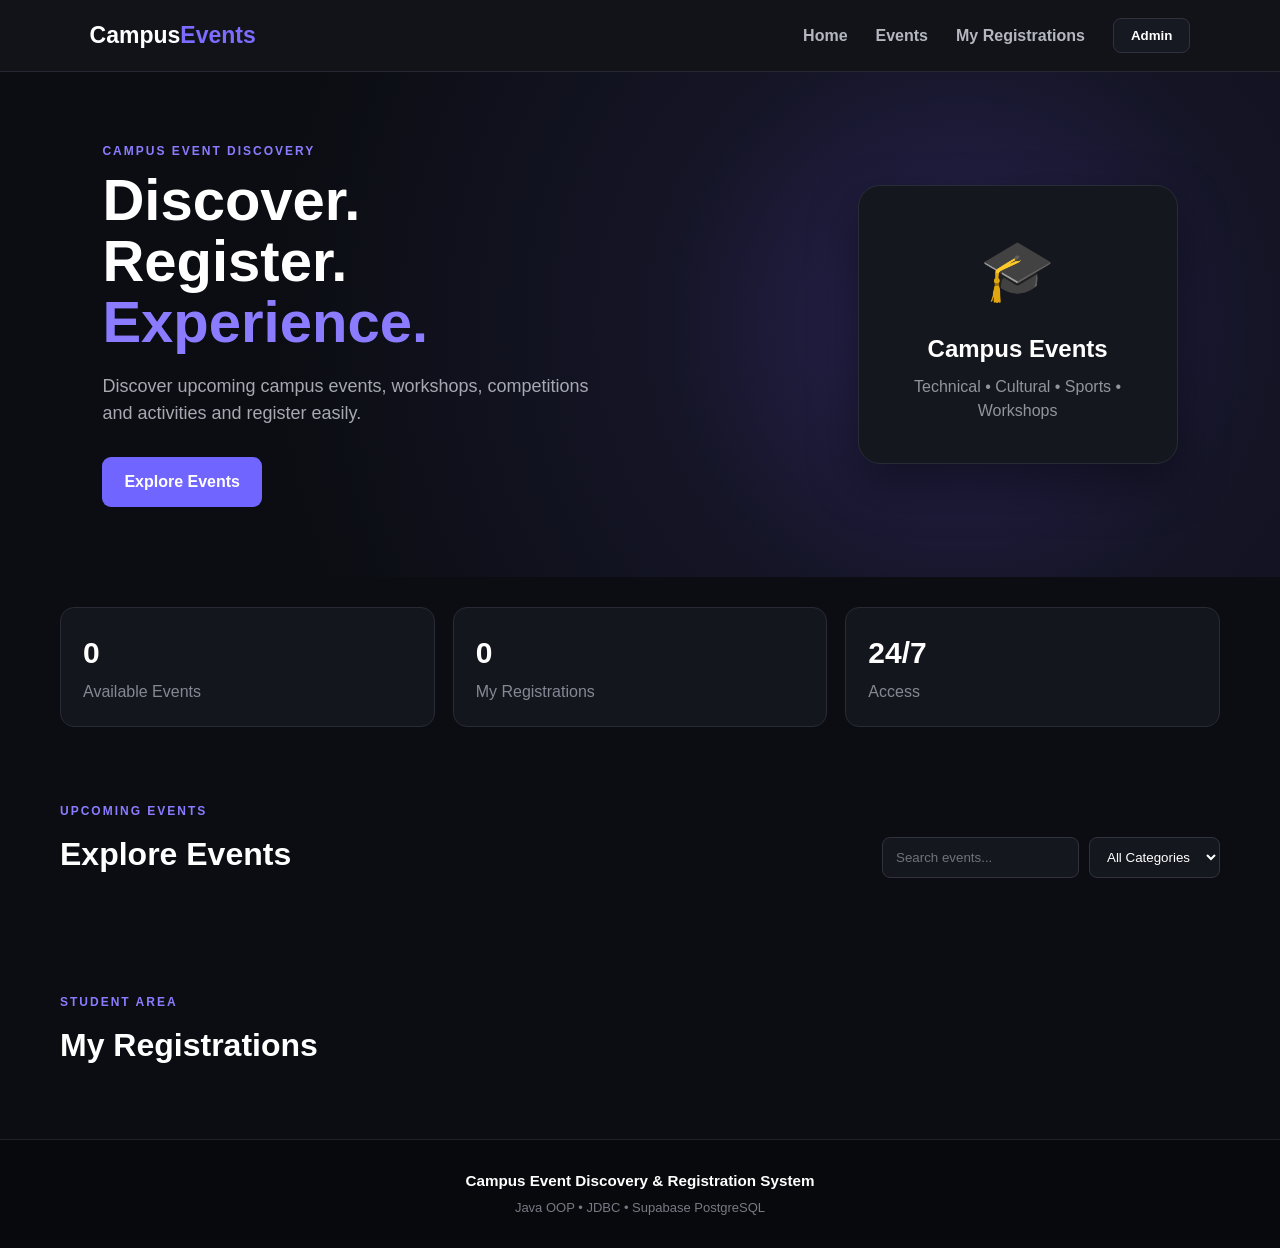
==== frontend/index.html @ b166598c "Add frontend web interface (HTML and CSS)" ====
<!DOCTYPE html>
<html lang="en">

<head>
    <meta charset="UTF-8">
    <meta name="viewport" content="width=device-width, initial-scale=1.0">

    <title>Campus Event Discovery</title>

    <link rel="stylesheet" href="css/style.css">
</head>

<body>

    <!-- Navigation Bar -->
    <nav class="navbar">

        <div class="logo">
            Campus<span>Events</span>
        </div>

        <div class="nav-links">
            <a href="#home">Home</a>
            <a href="#events">Events</a>
            <a href="#registrations">My Registrations</a>

            <button class="admin-btn" onclick="openAdmin()">
                Admin
            </button>
        </div>

    </nav>


    <!-- Hero Section -->
    <section id="home" class="hero">

        <div class="hero-content">

            <p class="small-heading">
                CAMPUS EVENT DISCOVERY
            </p>

            <h1>
                Discover.
                <br>
                Register.
                <br>
                <span>Experience.</span>
            </h1>

            <p class="hero-description">
                Discover upcoming campus events, workshops,
                competitions and activities and register easily.
            </p>

            <a href="#events" class="primary-button">
                Explore Events
            </a>

        </div>


        <div class="hero-card">

            <div class="hero-icon">
                🎓
            </div>

            <h2>
                Campus Events
            </h2>

            <p>
                Technical • Cultural • Sports • Workshops
            </p>

        </div>

    </section>


    <!-- Statistics -->
    <section class="statistics">

        <div class="stat-card">

            <h2 id="eventCount">
                0
            </h2>

            <p>
                Available Events
            </p>

        </div>


        <div class="stat-card">

            <h2 id="registrationCount">
                0
            </h2>

            <p>
                My Registrations
            </p>

        </div>


        <div class="stat-card">

            <h2>
                24/7
            </h2>

            <p>
                Access
            </p>

        </div>

    </section>


    <!-- Events Section -->
    <section id="events" class="events-section">

        <div class="section-header">

            <div>

                <p class="small-heading">
                    UPCOMING EVENTS
                </p>

                <h2>
                    Explore Events
                </h2>

            </div>


            <div class="filters">

                <input
                    type="text"
                    id="searchInput"
                    placeholder="Search events..."
                    oninput="displayEvents()"
                >


                <select
                    id="categoryFilter"
                    onchange="displayEvents()"
                >

                    <option value="all">
                        All Categories
                    </option>

                    <option value="Technical">
                        Technical
                    </option>

                    <option value="Cultural">
                        Cultural
                    </option>

                    <option value="Sports">
                        Sports
                    </option>

                    <option value="Workshop">
                        Workshop
                    </option>

                </select>

            </div>

        </div>


        <!-- Events will be inserted using JavaScript -->
        <div
            id="eventContainer"
            class="event-grid"
        >
        </div>

    </section>


    <!-- Registrations -->
    <section
        id="registrations"
        class="registrations-section"
    >

        <div class="section-header">

            <div>

                <p class="small-heading">
                    STUDENT AREA
                </p>

                <h2>
                    My Registrations
                </h2>

            </div>

        </div>


        <div id="registrationContainer">

        </div>

    </section>


    <!-- Popup Modal -->
    <div
        id="modal"
        class="modal hidden"
    >

        <div class="modal-box">

            <button
                class="close-button"
                onclick="closeModal()"
            >
                ×
            </button>

            <div id="modalContent">

            </div>

        </div>

    </div>


    <!-- Footer -->
    <footer>

        <h3>
            Campus Event Discovery & Registration System
        </h3>

        <p>
            Java OOP • JDBC • Supabase PostgreSQL
        </p>

    </footer>


    <!-- JavaScript -->
    <script src="js/script.js"></script>

</body>

</html>
---- frontend/css/style.css ----
* {
    margin: 0;
    padding: 0;
    box-sizing: border-box;
}

body {
    font-family: Arial, Helvetica, sans-serif;
    background-color: #0b0d12;
    color: #f5f5f7;
    line-height: 1.5;
}


/* =========================
   NAVBAR
========================= */

.navbar {
    height: 72px;

    background-color: #111318;

    display: flex;
    justify-content: space-between;
    align-items: center;

    padding: 0 7%;

    border-bottom: 1px solid #252832;

    position: sticky;
    top: 0;

    z-index: 100;
}

.logo {
    font-size: 23px;
    font-weight: bold;
    color: #ffffff;
}

.logo span {
    color: #7c6cff;
}

.nav-links {
    display: flex;
    align-items: center;
    gap: 28px;
}

.nav-links a {
    text-decoration: none;
    color: #b5b7c0;
    font-weight: 600;
}

.nav-links a:hover {
    color: #8b7cff;
}

.admin-btn {
    background-color: #171922;

    color: #ffffff;

    border: 1px solid #30333e;

    padding: 9px 17px;

    border-radius: 8px;

    cursor: pointer;

    font-weight: 600;
}

.admin-btn:hover {
    background-color: #7c6cff;
    border-color: #7c6cff;
}


/* =========================
   HERO
========================= */

.hero {
    min-height: 450px;

    padding: 70px 8%;

    display: flex;

    justify-content: space-between;

    align-items: center;

    background:
        radial-gradient(
            circle at 75% 50%,
            #292353 0%,
            #151527 30%,
            #0b0d12 70%
        );
}

.small-heading {
    color: #8b7cff;

    font-size: 12px;

    font-weight: bold;

    letter-spacing: 2px;

    margin-bottom: 10px;
}

.hero h1 {
    font-size: 58px;

    line-height: 1.05;

    margin-bottom: 20px;

    color: #ffffff;
}

.hero h1 span {
    color: #8b7cff;
}

.hero-description {
    color: #a7a9b2;

    font-size: 18px;

    max-width: 520px;

    margin-bottom: 30px;
}

.primary-button {
    display: inline-block;

    background-color: #7165ff;

    color: white;

    text-decoration: none;

    padding: 13px 22px;

    border-radius: 9px;

    font-weight: bold;

    transition: 0.2s;
}

.primary-button:hover {
    background-color: #8378ff;

    transform: translateY(-2px);
}


/* =========================
   HERO CARD
========================= */

.hero-card {
    width: 320px;

    background-color: #15171e;

    padding: 40px;

    text-align: center;

    border-radius: 22px;

    border: 1px solid #292c36;

    box-shadow:
        0 20px 50px rgba(0, 0, 0, 0.4);
}

.hero-icon {
    font-size: 60px;

    margin-bottom: 15px;
}

.hero-card h2 {
    margin-bottom: 8px;

    color: #ffffff;
}

.hero-card p {
    color: #92949e;
}


/* =========================
   STATISTICS
========================= */

.statistics {
    max-width: 1200px;

    margin: auto;

    padding: 30px 20px;

    display: grid;

    grid-template-columns: repeat(3, 1fr);

    gap: 18px;
}

.stat-card {
    background-color: #14161d;

    padding: 22px;

    border-radius: 14px;

    border: 1px solid #282b35;
}

.stat-card h2 {
    font-size: 30px;

    margin-bottom: 5px;

    color: #ffffff;
}

.stat-card p {
    color: #858894;
}


/* =========================
   SECTIONS
========================= */

.events-section,
.registrations-section {
    max-width: 1200px;

    margin: auto;

    padding: 45px 20px;
}

.section-header {
    display: flex;

    justify-content: space-between;

    align-items: end;

    margin-bottom: 25px;
}

.section-header h2 {
    font-size: 32px;

    color: #ffffff;
}


/* =========================
   FILTERS
========================= */

.filters {
    display: flex;

    gap: 10px;
}

.filters input,
.filters select {
    padding: 11px 13px;

    border: 1px solid #30333d;

    border-radius: 8px;

    background-color: #15171e;

    color: #ffffff;

    outline: none;
}

.filters input::placeholder {
    color: #70727c;
}

.filters input:focus,
.filters select:focus {
    border-color: #7165ff;

    box-shadow:
        0 0 0 2px rgba(113, 101, 255, 0.15);
}


/* =========================
   EVENT CARDS
========================= */

.event-grid {
    display: grid;

    grid-template-columns: repeat(3, 1fr);

    gap: 20px;
}

.event-card {
    background-color: #14161d;

    border: 1px solid #282b35;

    border-radius: 16px;

    overflow: hidden;

    transition: 0.2s;
}

.event-card:hover {
    transform: translateY(-4px);

    border-color: #48415f;

    box-shadow:
        0 15px 35px rgba(0, 0, 0, 0.35);
}

.event-image {
    height: 130px;

    background:
        linear-gradient(
            135deg,
            #342d75,
            #211d48
        );

    display: flex;

    justify-content: center;

    align-items: center;

    font-size: 50px;
}

.event-content {
    padding: 20px;
}

.event-category {
    display: inline-block;

    color: #a39aff;

    background-color: #211e3b;

    padding: 5px 9px;

    border-radius: 20px;

    font-size: 11px;

    font-weight: bold;
}

.event-content h3 {
    margin: 12px 0 8px;

    font-size: 20px;

    color: #ffffff;
}

.event-info {
    color: #858894;

    font-size: 13px;

    margin: 5px 0;
}


/* =========================
   EVENT BUTTONS
========================= */

.event-buttons {
    display: flex;

    gap: 8px;

    margin-top: 18px;
}

.event-buttons button {
    flex: 1;

    padding: 10px;

    border-radius: 8px;

    border: 1px solid #30333d;

    background-color: #191b22;

    color: #ffffff;

    cursor: pointer;

    font-weight: bold;
}

.event-buttons button:hover {
    background-color: #242731;
}

.event-buttons .register-button {
    background-color: #7165ff;

    color: white;

    border-color: #7165ff;
}

.event-buttons .register-button:hover {
    background-color: #8378ff;
}


/* =========================
   REGISTRATIONS
========================= */

.registration-item {
    background-color: #14161d;

    border: 1px solid #282b35;

    border-radius: 12px;

    padding: 18px;

    margin-bottom: 10px;

    display: flex;

    justify-content: space-between;

    align-items: center;
}

.registration-item strong {
    color: #ffffff;
}

.registration-item small {
    color: #858894;
}

.cancel-button {
    background-color: transparent;

    color: #ff6b6b;

    border: 1px solid #ff5f5f;

    border-radius: 7px;

    padding: 8px 12px;

    cursor: pointer;
}

.cancel-button:hover {
    background-color: #321c20;
}


/* =========================
   EMPTY MESSAGE
========================= */

.empty-message {
    background-color: #14161d;

    padding: 30px;

    border-radius: 14px;

    border: 1px solid #282b35;

    text-align: center;

    color: #858894;
}


/* =========================
   MODAL
========================= */

.modal {
    position: fixed;

    inset: 0;

    background-color: rgba(0, 0, 0, 0.75);

    display: flex;

    justify-content: center;

    align-items: center;

    z-index: 200;
}

.hidden {
    display: none;
}

.modal-box {
    background-color: #15171e;

    width: 460px;

    max-width: 90%;

    padding: 30px;

    border-radius: 18px;

    border: 1px solid #30333d;

    position: relative;

    box-shadow:
        0 25px 70px rgba(0, 0, 0, 0.5);
}

.close-button {
    position: absolute;

    right: 15px;

    top: 10px;

    border: none;

    background: none;

    color: #aaa;

    font-size: 28px;

    cursor: pointer;
}

.close-button:hover {
    color: #ffffff;
}

.modal-box input {
    width: 100%;

    padding: 12px;

    margin: 7px 0 15px;

    border: 1px solid #30333d;

    border-radius: 8px;

    background-color: #0f1116;

    color: #ffffff;

    outline: none;
}

.modal-box input:focus {
    border-color: #7165ff;
}

.submit-button {
    width: 100%;

    padding: 12px;

    background-color: #7165ff;

    color: white;

    border: none;

    border-radius: 8px;

    font-weight: bold;

    cursor: pointer;
}

.submit-button:hover {
    background-color: #8378ff;
}


/* =========================
   FOOTER
========================= */

footer {
    background-color: #08090d;

    color: #777a84;

    text-align: center;

    padding: 30px;

    font-size: 13px;

    border-top: 1px solid #20222a;
}

footer h3 {
    color: #ffffff;

    margin-bottom: 6px;
}


/* =========================
   RESPONSIVE
========================= */

@media (max-width: 800px) {

    .hero {
        flex-direction: column;

        align-items: flex-start;

        gap: 40px;
    }

    .hero-card {
        width: 100%;
    }

    .hero h1 {
        font-size: 42px;
    }

    .statistics {
        grid-template-columns: 1fr;
    }

    .event-grid {
        grid-template-columns: 1fr;
    }

    .section-header {
        display: block;
    }

    .filters {
        margin-top: 15px;

        flex-wrap: wrap;
    }

    .navbar {
        padding: 0 20px;
    }

    .nav-links a {
        display: none;
    }
}
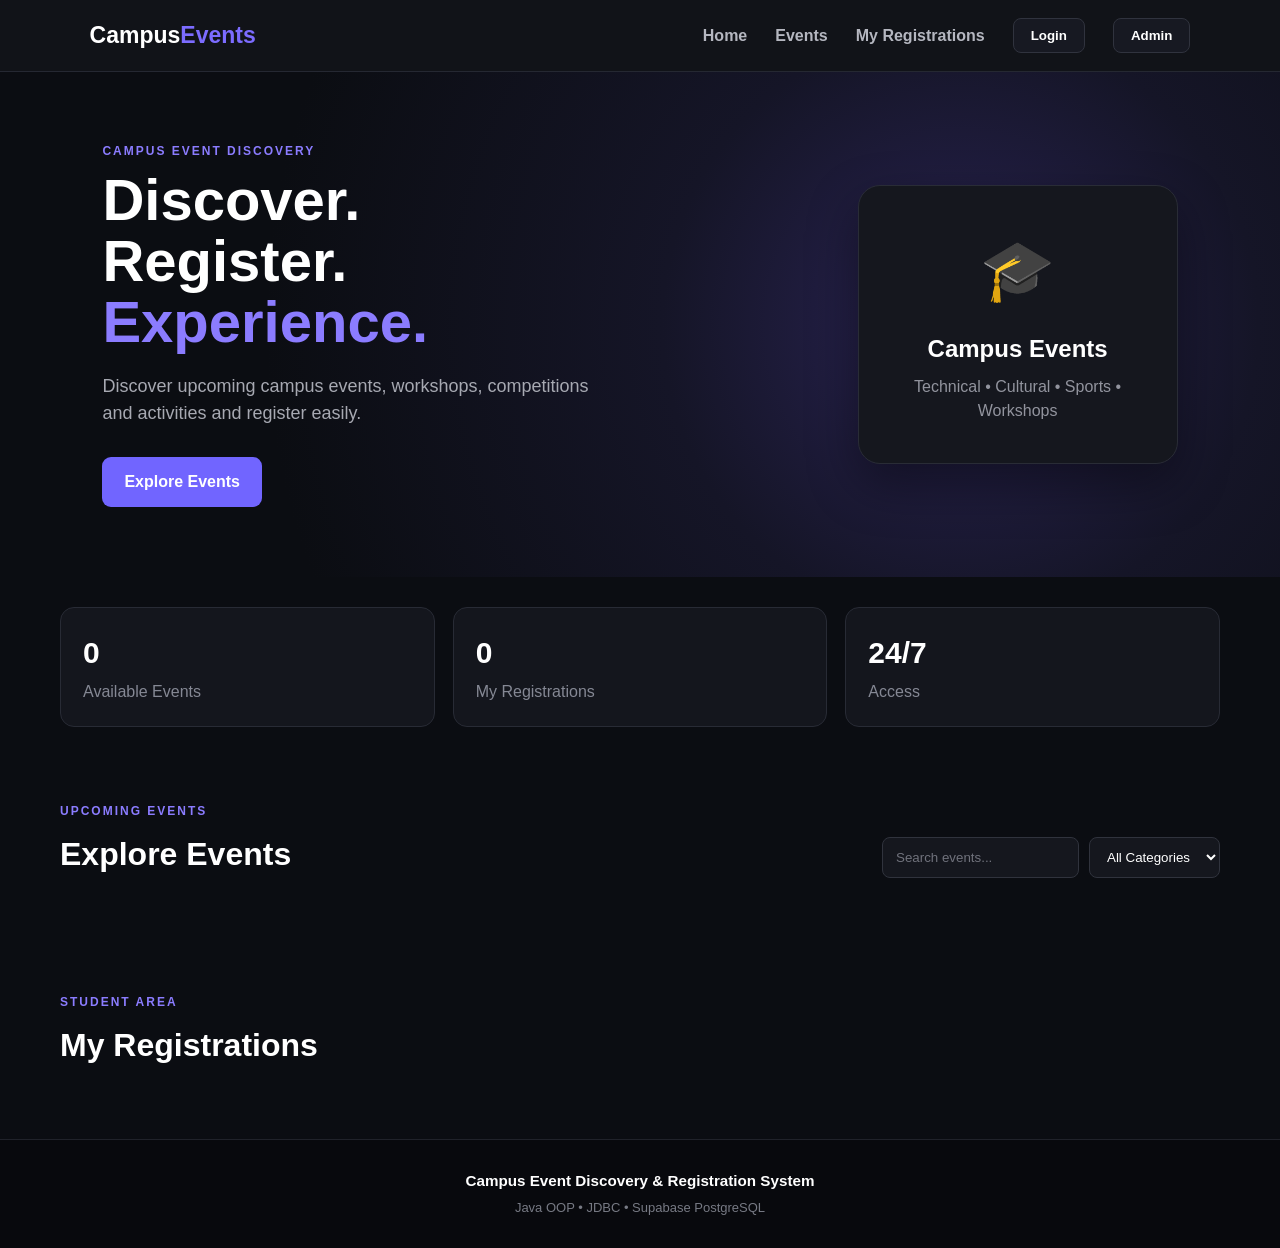
==== commit 7d461c6b: "Connect frontend and Java backend with Supabase DB: add full REST Server, event registration, auth, " ====
--- a/frontend/index.html
+++ b/frontend/index.html
@@ -23,6 +23,10 @@
             <a href="#home">Home</a>
             <a href="#events">Events</a>
             <a href="#registrations">My Registrations</a>
+
+            <button id="authBtn" class="admin-btn" onclick="openLogin()">
+                Login
+            </button>
 
             <button class="admin-btn" onclick="openAdmin()">
                 Admin
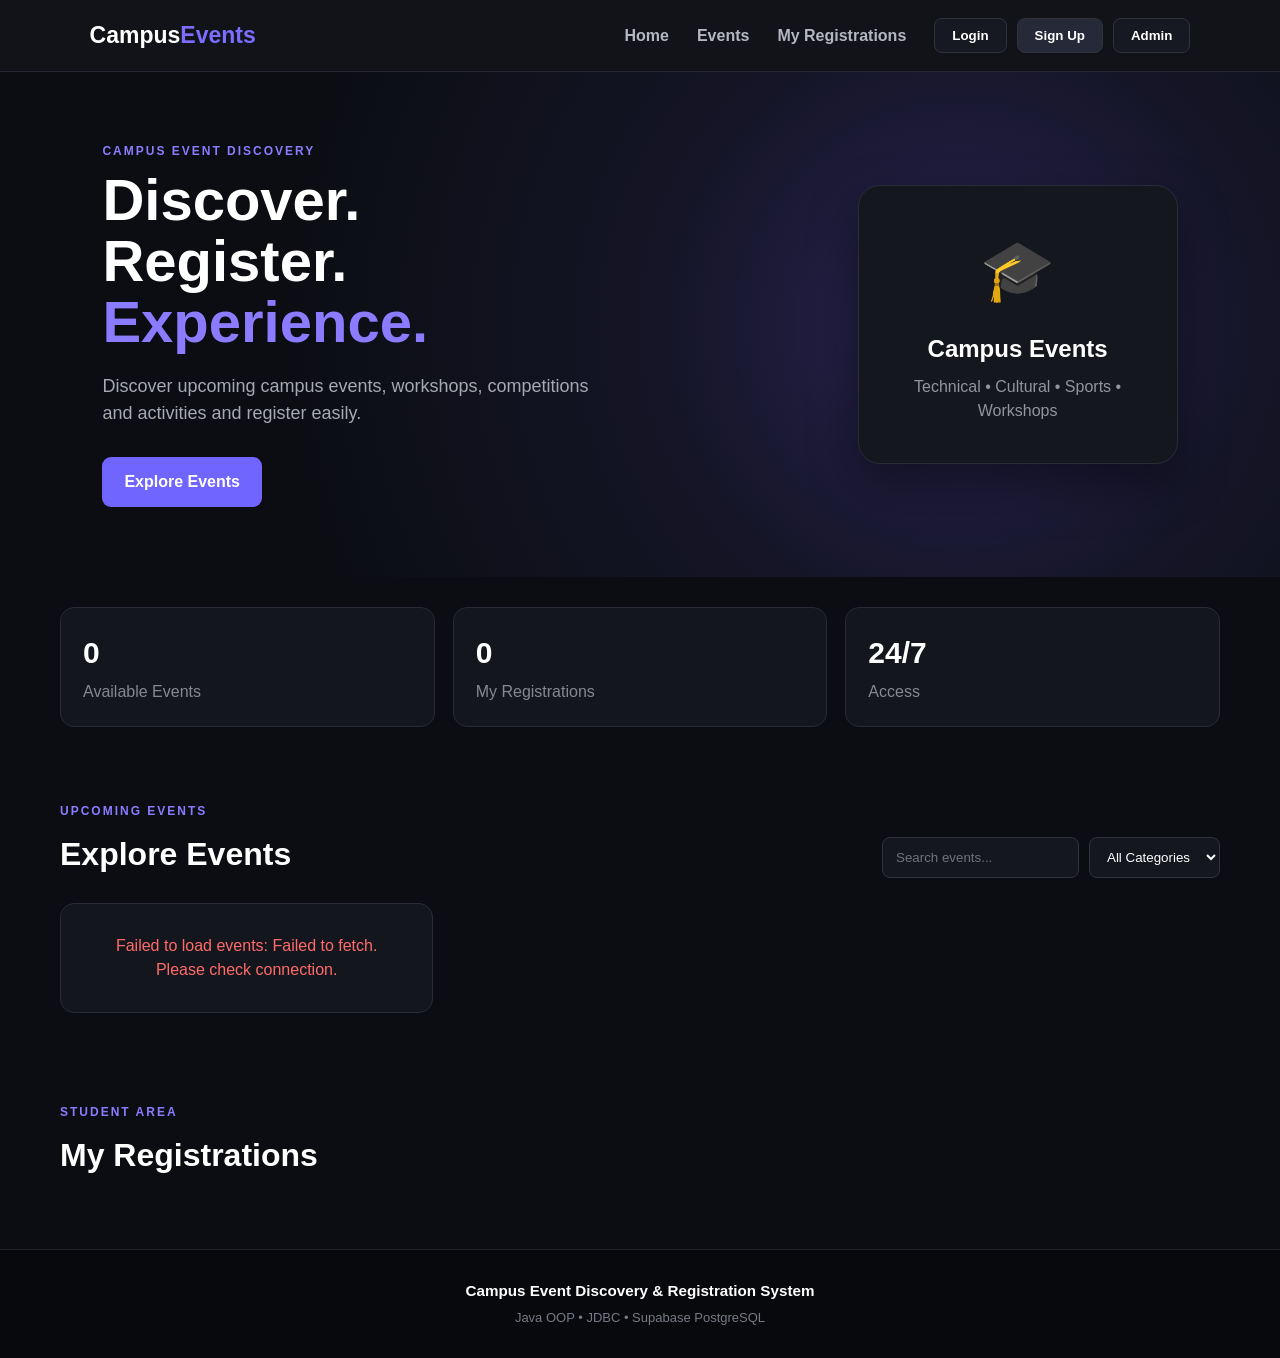
==== commit d7fac48f: "Complete frontend: full Supabase/backend sync, toast alerts, registration state tracking, event deta" ====
--- a/frontend/index.html
+++ b/frontend/index.html
@@ -228,13 +228,17 @@
     </section>
 
 
+    <!-- Toast Container -->
+    <div id="toastContainer" class="toast-container"></div>
+
     <!-- Popup Modal -->
     <div
         id="modal"
         class="modal hidden"
+        onclick="handleBackdropClick(event)"
     >
 
-        <div class="modal-box">
+        <div class="modal-box" onclick="event.stopPropagation()">
 
             <button
                 class="close-button"
--- a/frontend/css/style.css
+++ b/frontend/css/style.css
@@ -418,20 +418,15 @@
 
 .event-buttons button {
     flex: 1;
-
     padding: 10px;
-
     border-radius: 8px;
-
     border: 1px solid #30333d;
-
     background-color: #191b22;
-
-    color: #ffffff;
-
+    color: #ffffff;
     cursor: pointer;
-
     font-weight: bold;
+    transition: 0.2s;
+    font-size: 13px;
 }
 
 .event-buttons button:hover {
@@ -440,9 +435,7 @@
 
 .event-buttons .register-button {
     background-color: #7165ff;
-
     color: white;
-
     border-color: #7165ff;
 }
 
@@ -450,6 +443,102 @@
     background-color: #8378ff;
 }
 
+.event-buttons .registered-button {
+    background-color: #1a3328;
+    color: #4ade80;
+    border-color: #22c55e;
+}
+
+.event-buttons .registered-button:hover {
+    background-color: #244637;
+}
+
+.event-buttons .delete-button {
+    background-color: #3b1b1f;
+    color: #ff6b6b;
+    border-color: #ff4d4d;
+}
+
+.event-buttons .delete-button:hover {
+    background-color: #54252a;
+}
+
+/* Category Badges */
+.badge-Technical { background-color: #261f52; color: #a39aff; border: 1px solid #4a3fa0; }
+.badge-Cultural  { background-color: #451b2e; color: #ff85c0; border: 1px solid #8e315e; }
+.badge-Sports    { background-color: #143526; color: #52e396; border: 1px solid #236846; }
+.badge-Workshop  { background-color: #162f4d; color: #69b1ff; border: 1px solid #2b5687; }
+
+/* User chip in navbar */
+.user-chip {
+    display: inline-flex;
+    align-items: center;
+    gap: 8px;
+    background: #171922;
+    padding: 6px 14px;
+    border-radius: 20px;
+    border: 1px solid #30333e;
+    font-size: 13px;
+    color: #f5f5f7;
+}
+
+.user-role-badge {
+    font-size: 10px;
+    padding: 2px 7px;
+    border-radius: 10px;
+    font-weight: bold;
+    text-transform: uppercase;
+}
+.role-student { background: #232a42; color: #7c9aff; }
+.role-admin   { background: #472c1c; color: #ffa940; }
+
+/* Toast Notifications */
+.toast-container {
+    position: fixed;
+    top: 24px;
+    right: 24px;
+    display: flex;
+    flex-direction: column;
+    gap: 12px;
+    z-index: 9999;
+}
+
+.toast {
+    min-width: 280px;
+    max-width: 400px;
+    padding: 14px 18px;
+    border-radius: 10px;
+    background: #181b24;
+    color: #ffffff;
+    box-shadow: 0 10px 30px rgba(0,0,0,0.5);
+    display: flex;
+    align-items: center;
+    justify-content: space-between;
+    font-size: 14px;
+    border: 1px solid #2e323e;
+    animation: slideIn 0.3s ease-out;
+}
+
+.toast-success { border-left: 4px solid #22c55e; }
+.toast-error   { border-left: 4px solid #ef4444; }
+.toast-info    { border-left: 4px solid #3b82f6; }
+.toast-warning { border-left: 4px solid #f59e0b; }
+
+@keyframes slideIn {
+    from { transform: translateX(100%); opacity: 0; }
+    to { transform: translateX(0); opacity: 1; }
+}
+
+.form-error {
+    background: #39171b;
+    border: 1px solid #f5222d;
+    color: #ff7875;
+    padding: 8px 12px;
+    border-radius: 6px;
+    font-size: 13px;
+    margin-bottom: 12px;
+}
+
 
 /* =========================
    REGISTRATIONS
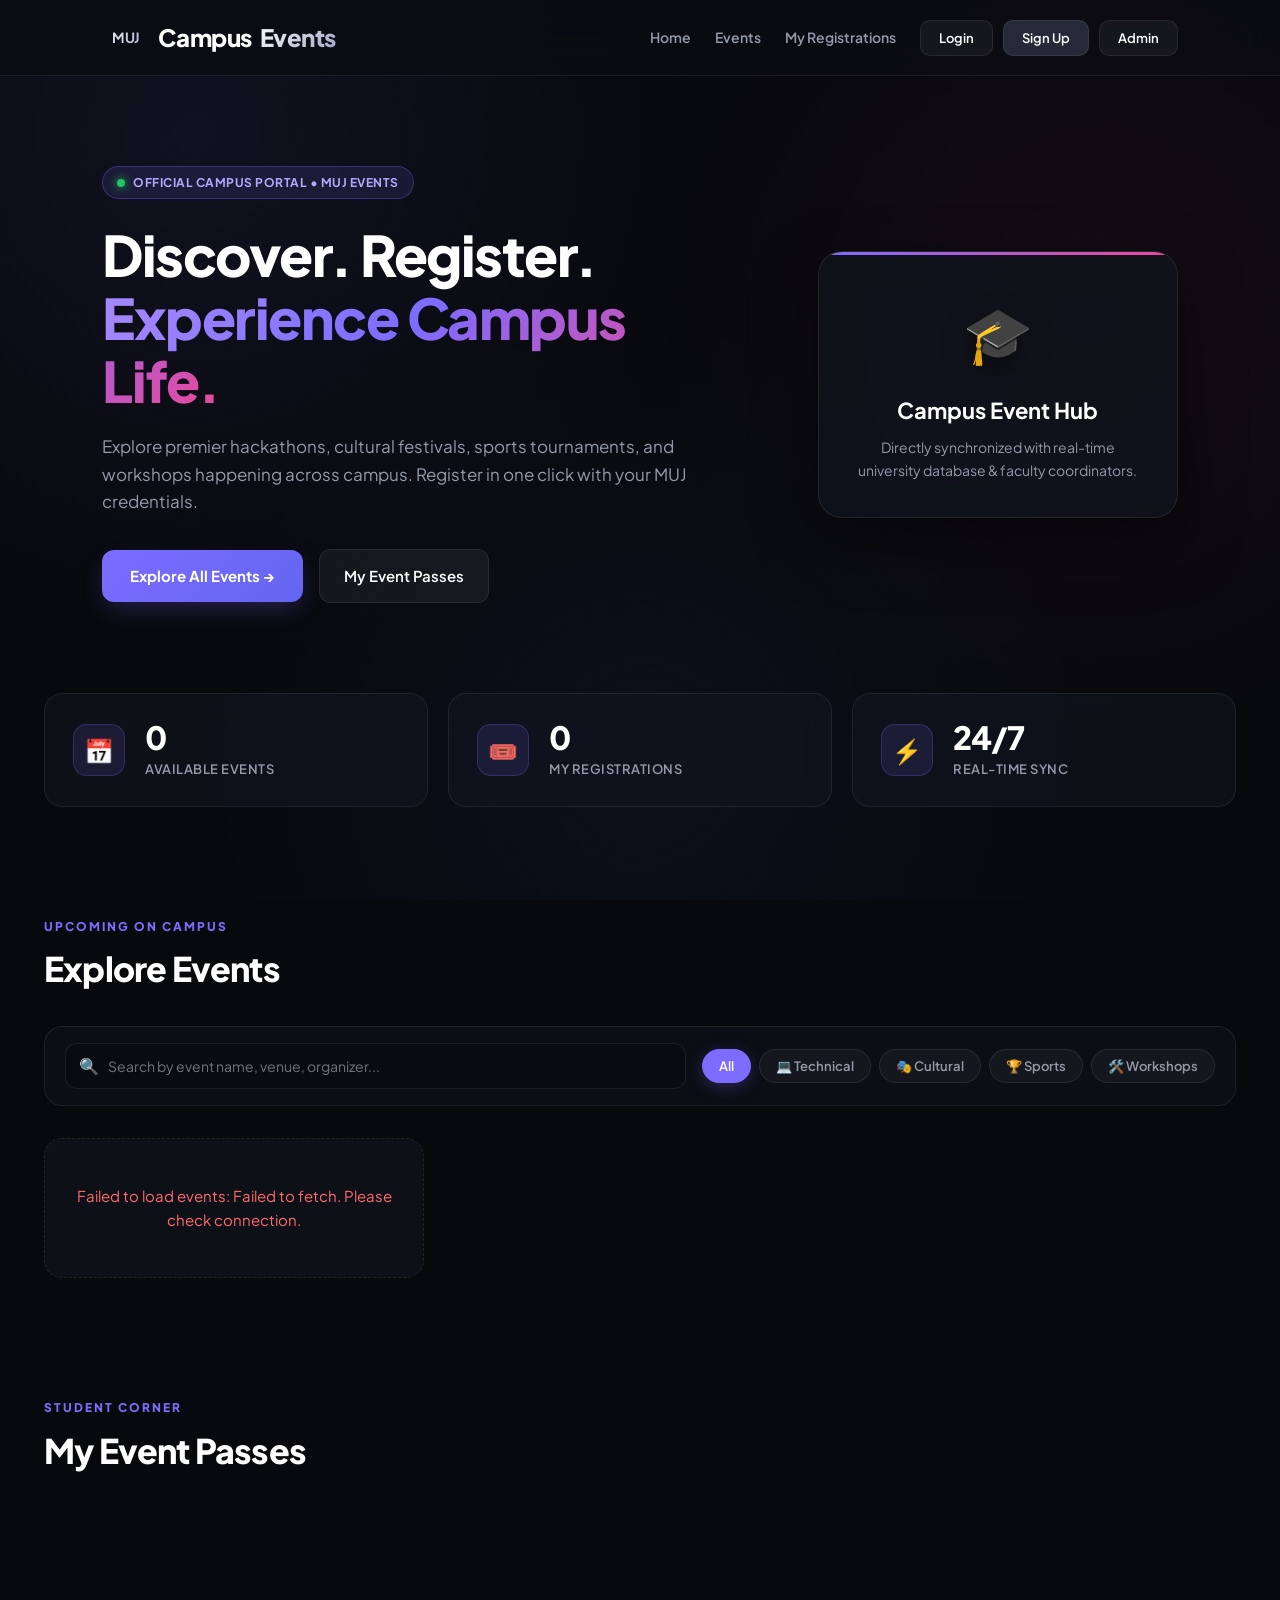
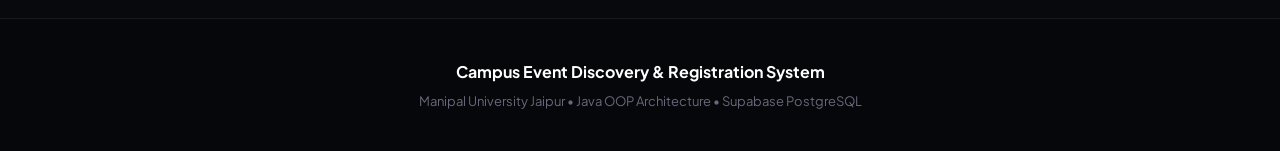
==== commit 6d1a7270: "Enhance frontend design: modern UI theme, category pill filters, animated event cards, and ticket pa" ====
--- a/frontend/index.html
+++ b/frontend/index.html
@@ -4,232 +4,153 @@
 <head>
     <meta charset="UTF-8">
     <meta name="viewport" content="width=device-width, initial-scale=1.0">
-
-    <title>Campus Event Discovery</title>
-
+    <title>Campus Event Discovery | Manipal University Jaipur</title>
     <link rel="stylesheet" href="css/style.css">
+    <link rel="icon" href="data:image/svg+xml,<svg xmlns=%22http://www.w3.org/2000/svg%22 viewBox=%220%22%20%220%22%20100%20100%22><text y=%22.9em%22 font-size=%2290%22>🎓</text></svg>">
 </head>
 
 <body>
 
     <!-- Navigation Bar -->
     <nav class="navbar">
-
-        <div class="logo">
+        <a href="#home" class="logo">
+            <span class="logo-badge">MUJ</span>
             Campus<span>Events</span>
-        </div>
+        </a>
 
         <div class="nav-links">
             <a href="#home">Home</a>
             <a href="#events">Events</a>
             <a href="#registrations">My Registrations</a>
 
-            <button id="authBtn" class="admin-btn" onclick="openLogin()">
-                Login
-            </button>
-
-            <button class="admin-btn" onclick="openAdmin()">
-                Admin
-            </button>
+            <div id="userNavArea" style="display:inline-flex; align-items:center; gap:10px;">
+                <button id="authBtn" class="admin-btn" onclick="openLogin()">
+                    Login
+                </button>
+                <button class="admin-btn" onclick="openAdmin()">
+                    Admin
+                </button>
+            </div>
         </div>
-
     </nav>
 
 
     <!-- Hero Section -->
     <section id="home" class="hero">
-
         <div class="hero-content">
-
-            <p class="small-heading">
-                CAMPUS EVENT DISCOVERY
-            </p>
+            <div class="hero-pill">
+                <span class="live-dot"></span> Official Campus Portal • MUJ Events
+            </div>
 
             <h1>
-                Discover.
-                <br>
-                Register.
-                <br>
-                <span>Experience.</span>
+                Discover. Register.<br>
+                <span class="gradient-text">Experience Campus Life.</span>
             </h1>
 
             <p class="hero-description">
-                Discover upcoming campus events, workshops,
-                competitions and activities and register easily.
+                Explore premier hackathons, cultural festivals, sports tournaments, and workshops happening across campus. Register in one click with your MUJ credentials.
             </p>
 
-            <a href="#events" class="primary-button">
-                Explore Events
-            </a>
-
+            <div class="hero-actions">
+                <a href="#events" class="primary-button">
+                    Explore All Events →
+                </a>
+                <a href="#registrations" class="secondary-button">
+                    My Event Passes
+                </a>
+            </div>
         </div>
 
-
         <div class="hero-card">
-
-            <div class="hero-icon">
-                🎓
-            </div>
-
-            <h2>
-                Campus Events
-            </h2>
-
-            <p>
-                Technical • Cultural • Sports • Workshops
-            </p>
-
+            <div class="hero-icon">🎓</div>
+            <h2>Campus Event Hub</h2>
+            <p>Directly synchronized with real-time university database & faculty coordinators.</p>
         </div>
-
     </section>
 
 
-    <!-- Statistics -->
+    <!-- Statistics Section -->
     <section class="statistics">
+        <div class="stat-card">
+            <div class="stat-icon">📅</div>
+            <div class="stat-info">
+                <h2 id="eventCount">0</h2>
+                <p>Available Events</p>
+            </div>
+        </div>
 
         <div class="stat-card">
-
-            <h2 id="eventCount">
-                0
-            </h2>
-
-            <p>
-                Available Events
-            </p>
-
+            <div class="stat-icon">🎟️</div>
+            <div class="stat-info">
+                <h2 id="registrationCount">0</h2>
+                <p>My Registrations</p>
+            </div>
         </div>
 
-
         <div class="stat-card">
-
-            <h2 id="registrationCount">
-                0
-            </h2>
-
-            <p>
-                My Registrations
-            </p>
-
+            <div class="stat-icon">⚡</div>
+            <div class="stat-info">
+                <h2>24/7</h2>
+                <p>Real-Time Sync</p>
+            </div>
         </div>
-
-
-        <div class="stat-card">
-
-            <h2>
-                24/7
-            </h2>
-
-            <p>
-                Access
-            </p>
-
-        </div>
-
     </section>
 
 
     <!-- Events Section -->
     <section id="events" class="events-section">
-
         <div class="section-header">
-
             <div>
-
-                <p class="small-heading">
-                    UPCOMING EVENTS
-                </p>
-
-                <h2>
-                    Explore Events
-                </h2>
-
+                <p class="small-heading">UPCOMING ON CAMPUS</p>
+                <h2>Explore Events</h2>
             </div>
-
-
-            <div class="filters">
-
-                <input
-                    type="text"
-                    id="searchInput"
-                    placeholder="Search events..."
-                    oninput="displayEvents()"
-                >
-
-
-                <select
-                    id="categoryFilter"
-                    onchange="displayEvents()"
-                >
-
-                    <option value="all">
-                        All Categories
-                    </option>
-
-                    <option value="Technical">
-                        Technical
-                    </option>
-
-                    <option value="Cultural">
-                        Cultural
-                    </option>
-
-                    <option value="Sports">
-                        Sports
-                    </option>
-
-                    <option value="Workshop">
-                        Workshop
-                    </option>
-
-                </select>
-
-            </div>
-
         </div>
 
+        <!-- Filter and Search Bar -->
+        <div class="filter-bar">
+            <div class="filter-row-top">
+                <div class="search-box">
+                    <span class="search-icon">🔍</span>
+                    <input
+                        type="text"
+                        id="searchInput"
+                        placeholder="Search by event name, venue, organizer..."
+                        oninput="displayEvents()"
+                    >
+                </div>
 
-        <!-- Events will be inserted using JavaScript -->
-        <div
-            id="eventContainer"
-            class="event-grid"
-        >
+                <div class="category-pills">
+                    <button class="pill-btn active" data-cat="all" onclick="setCategoryFilter('all', this)">All</button>
+                    <button class="pill-btn" data-cat="Technical" onclick="setCategoryFilter('Technical', this)">💻 Technical</button>
+                    <button class="pill-btn" data-cat="Cultural" onclick="setCategoryFilter('Cultural', this)">🎭 Cultural</button>
+                    <button class="pill-btn" data-cat="Sports" onclick="setCategoryFilter('Sports', this)">🏆 Sports</button>
+                    <button class="pill-btn" data-cat="Workshop" onclick="setCategoryFilter('Workshop', this)">🛠️ Workshops</button>
+                </div>
+            </div>
         </div>
 
+        <!-- Events Grid (Inserted dynamically via JS) -->
+        <div id="eventContainer" class="event-grid"></div>
     </section>
 
 
-    <!-- Registrations -->
-    <section
-        id="registrations"
-        class="registrations-section"
-    >
-
+    <!-- My Registrations Section -->
+    <section id="registrations" class="registrations-section">
         <div class="section-header">
-
             <div>
-
-                <p class="small-heading">
-                    STUDENT AREA
-                </p>
-
-                <h2>
-                    My Registrations
-                </h2>
-
+                <p class="small-heading">STUDENT CORNER</p>
+                <h2>My Event Passes</h2>
             </div>
-
         </div>
 
-
-        <div id="registrationContainer">
-
-        </div>
-
+        <!-- Ticket Passes Grid (Inserted dynamically via JS) -->
+        <div id="registrationContainer" class="ticket-grid"></div>
     </section>
 
 
     <!-- Toast Container -->
     <div id="toastContainer" class="toast-container"></div>
+
 
     <!-- Popup Modal -->
     <div
@@ -237,42 +158,21 @@
         class="modal hidden"
         onclick="handleBackdropClick(event)"
     >
-
         <div class="modal-box" onclick="event.stopPropagation()">
-
-            <button
-                class="close-button"
-                onclick="closeModal()"
-            >
-                ×
-            </button>
-
-            <div id="modalContent">
-
-            </div>
-
+            <button class="close-button" onclick="closeModal()">×</button>
+            <div id="modalContent"></div>
         </div>
-
     </div>
 
 
     <!-- Footer -->
     <footer>
-
-        <h3>
-            Campus Event Discovery & Registration System
-        </h3>
-
-        <p>
-            Java OOP • JDBC • Supabase PostgreSQL
-        </p>
-
+        <h3>Campus Event Discovery & Registration System</h3>
+        <p>Manipal University Jaipur • Java OOP Architecture • Supabase PostgreSQL</p>
     </footer>
-
 
     <!-- JavaScript -->
     <script src="js/script.js"></script>
 
 </body>
-
 </html>
--- a/frontend/css/style.css
+++ b/frontend/css/style.css
@@ -1,498 +1,963 @@
+@import url('https://fonts.googleapis.com/css2?family=Plus+Jakarta+Sans:wght@300;400;500;600;700;800&display=swap');
+
+:root {
+    --bg-main: #08090d;
+    --bg-surface: #10121a;
+    --bg-card: rgba(18, 21, 30, 0.7);
+    --bg-card-hover: rgba(24, 28, 42, 0.85);
+    --border-subtle: rgba(255, 255, 255, 0.08);
+    --border-hover: rgba(124, 108, 255, 0.35);
+    --primary: #7c6cff;
+    --primary-hover: #9385ff;
+    --primary-glow: rgba(124, 108, 255, 0.25);
+    --text-main: #f5f6fa;
+    --text-muted: #9499ab;
+    --text-dim: #65697b;
+    --success: #22c55e;
+    --danger: #ef4444;
+    --warning: #f59e0b;
+}
+
 * {
     margin: 0;
     padding: 0;
     box-sizing: border-box;
+    font-family: 'Plus Jakarta Sans', -apple-system, BlinkMacSystemFont, 'Segoe UI', Roboto, sans-serif;
+}
+
+html {
+    scroll-behavior: smooth;
 }
 
 body {
-    font-family: Arial, Helvetica, sans-serif;
-    background-color: #0b0d12;
-    color: #f5f5f7;
-    line-height: 1.5;
-}
-
-
-/* =========================
+    background-color: var(--bg-main);
+    color: var(--text-main);
+    line-height: 1.6;
+    overflow-x: hidden;
+    background-image: 
+        radial-gradient(circle at 15% 15%, rgba(124, 108, 255, 0.08) 0%, transparent 40%),
+        radial-gradient(circle at 85% 35%, rgba(236, 72, 153, 0.05) 0%, transparent 35%),
+        radial-gradient(circle at 50% 85%, rgba(59, 130, 246, 0.06) 0%, transparent 45%);
+    background-attachment: fixed;
+}
+
+/* =========================================
    NAVBAR
-========================= */
-
+========================================= */
 .navbar {
-    height: 72px;
-
-    background-color: #111318;
-
+    height: 76px;
+    background: rgba(11, 13, 19, 0.82);
+    backdrop-filter: blur(20px);
+    -webkit-backdrop-filter: blur(20px);
     display: flex;
     justify-content: space-between;
     align-items: center;
-
-    padding: 0 7%;
-
-    border-bottom: 1px solid #252832;
-
+    padding: 0 8%;
+    border-bottom: 1px solid var(--border-subtle);
     position: sticky;
     top: 0;
-
     z-index: 100;
+    transition: all 0.3s ease;
 }
 
 .logo {
-    font-size: 23px;
-    font-weight: bold;
-    color: #ffffff;
+    font-size: 24px;
+    font-weight: 800;
+    letter-spacing: -0.5px;
+    color: #ffffff;
+    display: flex;
+    align-items: center;
+    gap: 8px;
+    text-decoration: none;
+}
+
+.logo-badge {
+    background: linear-gradient(135deg, var(--primary), #a855f7);
+    color: #fff;
+    padding: 4px 10px;
+    border-radius: 8px;
+    font-size: 14px;
+    font-weight: 700;
 }
 
 .logo span {
-    color: #7c6cff;
+    background: linear-gradient(135deg, #fff, #99a2c2);
+    -webkit-background-clip: text;
+    -webkit-text-fill-color: transparent;
 }
 
 .nav-links {
     display: flex;
     align-items: center;
-    gap: 28px;
+    gap: 24px;
 }
 
 .nav-links a {
     text-decoration: none;
-    color: #b5b7c0;
+    color: var(--text-muted);
     font-weight: 600;
+    font-size: 14px;
+    transition: color 0.2s, transform 0.2s;
+    position: relative;
+    padding: 6px 0;
 }
 
 .nav-links a:hover {
-    color: #8b7cff;
+    color: #ffffff;
+}
+
+.nav-links a::after {
+    content: '';
+    position: absolute;
+    bottom: 0;
+    left: 0;
+    width: 0;
+    height: 2px;
+    background: var(--primary);
+    transition: width 0.2s ease;
+    border-radius: 2px;
+}
+
+.nav-links a:hover::after {
+    width: 100%;
 }
 
 .admin-btn {
-    background-color: #171922;
-
-    color: #ffffff;
-
-    border: 1px solid #30333e;
-
-    padding: 9px 17px;
-
-    border-radius: 8px;
-
+    background: rgba(255, 255, 255, 0.05);
+    color: #ffffff;
+    border: 1px solid var(--border-subtle);
+    padding: 9px 18px;
+    border-radius: 10px;
     cursor: pointer;
-
     font-weight: 600;
+    font-size: 13px;
+    transition: all 0.25s ease;
 }
 
 .admin-btn:hover {
-    background-color: #7c6cff;
-    border-color: #7c6cff;
-}
-
-
-/* =========================
-   HERO
-========================= */
-
+    background: var(--primary);
+    border-color: var(--primary);
+    box-shadow: 0 4px 15px var(--primary-glow);
+    transform: translateY(-1px);
+}
+
+/* =========================================
+   HERO SECTION
+========================================= */
 .hero {
-    min-height: 450px;
-
-    padding: 70px 8%;
-
-    display: flex;
-
+    min-height: 520px;
+    padding: 90px 8% 70px;
+    display: flex;
     justify-content: space-between;
-
-    align-items: center;
-
-    background:
-        radial-gradient(
-            circle at 75% 50%,
-            #292353 0%,
-            #151527 30%,
-            #0b0d12 70%
-        );
-}
-
-.small-heading {
-    color: #8b7cff;
-
+    align-items: center;
+    gap: 50px;
+    position: relative;
+}
+
+.hero-content {
+    max-width: 620px;
+}
+
+.hero-pill {
+    display: inline-flex;
+    align-items: center;
+    gap: 8px;
+    background: rgba(124, 108, 255, 0.12);
+    border: 1px solid rgba(124, 108, 255, 0.3);
+    padding: 6px 14px;
+    border-radius: 30px;
     font-size: 12px;
-
-    font-weight: bold;
-
-    letter-spacing: 2px;
-
-    margin-bottom: 10px;
+    font-weight: 700;
+    color: #b5a9ff;
+    margin-bottom: 24px;
+    letter-spacing: 0.5px;
+    text-transform: uppercase;
+}
+
+.live-dot {
+    width: 8px;
+    height: 8px;
+    background: #22c55e;
+    border-radius: 50%;
+    box-shadow: 0 0 10px #22c55e;
+    animation: pulseDot 2s infinite;
+}
+
+@keyframes pulseDot {
+    0% { transform: scale(0.95); opacity: 0.8; }
+    50% { transform: scale(1.25); opacity: 1; }
+    100% { transform: scale(0.95); opacity: 0.8; }
 }
 
 .hero h1 {
-    font-size: 58px;
-
-    line-height: 1.05;
-
-    margin-bottom: 20px;
-
-    color: #ffffff;
-}
-
-.hero h1 span {
-    color: #8b7cff;
+    font-size: 56px;
+    font-weight: 800;
+    line-height: 1.12;
+    letter-spacing: -1.5px;
+    margin-bottom: 22px;
+    color: #ffffff;
+}
+
+.gradient-text {
+    background: linear-gradient(135deg, #a78bfa 0%, #7c6cff 50%, #ec4899 100%);
+    -webkit-background-clip: text;
+    -webkit-text-fill-color: transparent;
 }
 
 .hero-description {
-    color: #a7a9b2;
-
-    font-size: 18px;
-
-    max-width: 520px;
-
-    margin-bottom: 30px;
+    color: var(--text-muted);
+    font-size: 17px;
+    line-height: 1.6;
+    margin-bottom: 34px;
+}
+
+.hero-actions {
+    display: flex;
+    align-items: center;
+    gap: 16px;
 }
 
 .primary-button {
+    background: linear-gradient(135deg, var(--primary), #6366f1);
+    color: #ffffff;
+    text-decoration: none;
+    padding: 14px 28px;
+    border-radius: 12px;
+    font-weight: 700;
+    font-size: 15px;
+    display: inline-flex;
+    align-items: center;
+    gap: 8px;
+    box-shadow: 0 10px 25px -5px var(--primary-glow);
+    transition: all 0.25s ease;
+    border: none;
+    cursor: pointer;
+}
+
+.primary-button:hover {
+    transform: translateY(-2px);
+    box-shadow: 0 14px 30px -4px rgba(124, 108, 255, 0.45);
+    background: linear-gradient(135deg, #887aff, #4f46e5);
+}
+
+.secondary-button {
+    background: rgba(255, 255, 255, 0.05);
+    color: #ffffff;
+    text-decoration: none;
+    padding: 14px 24px;
+    border-radius: 12px;
+    font-weight: 600;
+    font-size: 15px;
+    border: 1px solid var(--border-subtle);
+    transition: all 0.25s ease;
+}
+
+.secondary-button:hover {
+    background: rgba(255, 255, 255, 0.1);
+    border-color: rgba(255, 255, 255, 0.2);
+}
+
+.hero-card {
+    width: 360px;
+    background: var(--bg-card);
+    backdrop-filter: blur(20px);
+    -webkit-backdrop-filter: blur(20px);
+    border: 1px solid var(--border-subtle);
+    border-radius: 24px;
+    padding: 36px 30px;
+    text-align: center;
+    box-shadow: 0 25px 60px rgba(0, 0, 0, 0.5);
+    position: relative;
+    overflow: hidden;
+    transition: transform 0.3s ease, border-color 0.3s ease;
+}
+
+.hero-card:hover {
+    transform: translateY(-5px);
+    border-color: var(--border-hover);
+}
+
+.hero-card::before {
+    content: '';
+    position: absolute;
+    top: 0;
+    left: 0;
+    right: 0;
+    height: 3px;
+    background: linear-gradient(90deg, var(--primary), #ec4899);
+}
+
+.hero-icon {
+    font-size: 56px;
+    margin-bottom: 16px;
     display: inline-block;
-
-    background-color: #7165ff;
-
-    color: white;
-
-    text-decoration: none;
-
-    padding: 13px 22px;
-
-    border-radius: 9px;
-
-    font-weight: bold;
-
-    transition: 0.2s;
-}
-
-.primary-button:hover {
-    background-color: #8378ff;
-
-    transform: translateY(-2px);
-}
-
-
-/* =========================
-   HERO CARD
-========================= */
-
-.hero-card {
-    width: 320px;
-
-    background-color: #15171e;
-
-    padding: 40px;
-
-    text-align: center;
-
-    border-radius: 22px;
-
-    border: 1px solid #292c36;
-
-    box-shadow:
-        0 20px 50px rgba(0, 0, 0, 0.4);
-}
-
-.hero-icon {
-    font-size: 60px;
-
-    margin-bottom: 15px;
+    filter: drop-shadow(0 10px 15px rgba(0,0,0,0.4));
 }
 
 .hero-card h2 {
+    font-size: 22px;
+    font-weight: 700;
     margin-bottom: 8px;
-
     color: #ffffff;
 }
 
 .hero-card p {
-    color: #92949e;
-}
-
-
-/* =========================
+    color: var(--text-muted);
+    font-size: 14px;
+}
+
+/* =========================================
    STATISTICS
-========================= */
-
+========================================= */
 .statistics {
-    max-width: 1200px;
-
-    margin: auto;
-
-    padding: 30px 20px;
-
+    max-width: 1240px;
+    margin: 0 auto;
+    padding: 20px 24px 60px;
     display: grid;
-
     grid-template-columns: repeat(3, 1fr);
-
-    gap: 18px;
+    gap: 20px;
 }
 
 .stat-card {
-    background-color: #14161d;
-
-    padding: 22px;
-
+    background: var(--bg-card);
+    backdrop-filter: blur(16px);
+    -webkit-backdrop-filter: blur(16px);
+    padding: 26px 28px;
+    border-radius: 18px;
+    border: 1px solid var(--border-subtle);
+    display: flex;
+    align-items: center;
+    gap: 20px;
+    transition: all 0.3s ease;
+}
+
+.stat-card:hover {
+    border-color: var(--border-hover);
+    transform: translateY(-3px);
+    background: var(--bg-card-hover);
+}
+
+.stat-icon {
+    width: 52px;
+    height: 52px;
     border-radius: 14px;
-
-    border: 1px solid #282b35;
-}
-
-.stat-card h2 {
-    font-size: 30px;
-
-    margin-bottom: 5px;
-
-    color: #ffffff;
-}
-
-.stat-card p {
-    color: #858894;
-}
-
-
-/* =========================
-   SECTIONS
-========================= */
-
+    background: rgba(124, 108, 255, 0.12);
+    border: 1px solid rgba(124, 108, 255, 0.25);
+    display: flex;
+    align-items: center;
+    justify-content: center;
+    font-size: 24px;
+}
+
+.stat-info h2 {
+    font-size: 32px;
+    font-weight: 800;
+    letter-spacing: -1px;
+    color: #ffffff;
+    line-height: 1.1;
+}
+
+.stat-info p {
+    color: var(--text-muted);
+    font-size: 13px;
+    font-weight: 600;
+    text-transform: uppercase;
+    letter-spacing: 0.5px;
+    margin-top: 4px;
+}
+
+/* =========================================
+   SECTION HEADERS & FILTER CONTROLS
+========================================= */
 .events-section,
 .registrations-section {
-    max-width: 1200px;
-
+    max-width: 1240px;
     margin: auto;
-
-    padding: 45px 20px;
+    padding: 50px 24px 70px;
 }
 
 .section-header {
     display: flex;
-
     justify-content: space-between;
-
-    align-items: end;
-
-    margin-bottom: 25px;
+    align-items: flex-end;
+    margin-bottom: 30px;
+    flex-wrap: wrap;
+    gap: 20px;
+}
+
+.small-heading {
+    color: var(--primary);
+    font-size: 12px;
+    font-weight: 800;
+    letter-spacing: 2px;
+    text-transform: uppercase;
+    margin-bottom: 6px;
 }
 
 .section-header h2 {
-    font-size: 32px;
-
-    color: #ffffff;
-}
-
-
-/* =========================
-   FILTERS
-========================= */
-
-.filters {
-    display: flex;
-
-    gap: 10px;
-}
-
-.filters input,
-.filters select {
-    padding: 11px 13px;
-
-    border: 1px solid #30333d;
-
-    border-radius: 8px;
-
-    background-color: #15171e;
-
-    color: #ffffff;
-
+    font-size: 34px;
+    font-weight: 800;
+    letter-spacing: -0.8px;
+    color: #ffffff;
+}
+
+/* Filter controls bar */
+.filter-bar {
+    display: flex;
+    flex-direction: column;
+    gap: 16px;
+    margin-bottom: 32px;
+    background: rgba(16, 19, 27, 0.6);
+    padding: 16px 20px;
+    border-radius: 18px;
+    border: 1px solid var(--border-subtle);
+    backdrop-filter: blur(12px);
+}
+
+.filter-row-top {
+    display: flex;
+    justify-content: space-between;
+    align-items: center;
+    gap: 16px;
+    flex-wrap: wrap;
+}
+
+.search-box {
+    position: relative;
+    flex: 1;
+    min-width: 280px;
+}
+
+.search-icon {
+    position: absolute;
+    left: 14px;
+    top: 50%;
+    transform: translateY(-50%);
+    color: var(--text-dim);
+    font-size: 16px;
+    pointer-events: none;
+}
+
+.search-box input {
+    width: 100%;
+    padding: 13px 16px 13px 42px;
+    border: 1px solid var(--border-subtle);
+    border-radius: 12px;
+    background: rgba(10, 12, 17, 0.85);
+    color: #ffffff;
+    font-size: 14px;
     outline: none;
-}
-
-.filters input::placeholder {
-    color: #70727c;
-}
-
-.filters input:focus,
-.filters select:focus {
-    border-color: #7165ff;
-
-    box-shadow:
-        0 0 0 2px rgba(113, 101, 255, 0.15);
-}
-
-
-/* =========================
-   EVENT CARDS
-========================= */
-
+    transition: all 0.2s ease;
+}
+
+.search-box input:focus {
+    border-color: var(--primary);
+    box-shadow: 0 0 0 3px rgba(124, 108, 255, 0.2);
+    background: rgba(15, 18, 26, 0.95);
+}
+
+/* Category Pills */
+.category-pills {
+    display: flex;
+    align-items: center;
+    gap: 8px;
+    flex-wrap: wrap;
+}
+
+.pill-btn {
+    background: rgba(255, 255, 255, 0.04);
+    border: 1px solid var(--border-subtle);
+    color: var(--text-muted);
+    padding: 8px 16px;
+    border-radius: 24px;
+    font-size: 13px;
+    font-weight: 600;
+    cursor: pointer;
+    transition: all 0.2s ease;
+    display: inline-flex;
+    align-items: center;
+    gap: 6px;
+}
+
+.pill-btn:hover {
+    background: rgba(255, 255, 255, 0.08);
+    color: #ffffff;
+}
+
+.pill-btn.active {
+    background: var(--primary);
+    border-color: var(--primary);
+    color: #ffffff;
+    box-shadow: 0 4px 15px var(--primary-glow);
+}
+
+/* =========================================
+   EVENT CARDS GRID
+========================================= */
 .event-grid {
     display: grid;
-
-    grid-template-columns: repeat(3, 1fr);
-
-    gap: 20px;
+    grid-template-columns: repeat(auto-fill, minmax(350px, 1fr));
+    gap: 26px;
 }
 
 .event-card {
-    background-color: #14161d;
-
-    border: 1px solid #282b35;
-
-    border-radius: 16px;
-
+    background: var(--bg-card);
+    backdrop-filter: blur(16px);
+    -webkit-backdrop-filter: blur(16px);
+    border: 1px solid var(--border-subtle);
+    border-radius: 20px;
     overflow: hidden;
-
-    transition: 0.2s;
+    transition: transform 0.3s cubic-bezier(0.16, 1, 0.3, 1), border-color 0.3s ease, box-shadow 0.3s ease;
+    display: flex;
+    flex-direction: column;
+    position: relative;
 }
 
 .event-card:hover {
-    transform: translateY(-4px);
-
-    border-color: #48415f;
-
-    box-shadow:
-        0 15px 35px rgba(0, 0, 0, 0.35);
-}
-
-.event-image {
-    height: 130px;
-
-    background:
-        linear-gradient(
-            135deg,
-            #342d75,
-            #211d48
-        );
-
-    display: flex;
-
+    transform: translateY(-6px);
+    border-color: var(--border-hover);
+    box-shadow: 0 20px 45px rgba(0, 0, 0, 0.5), 0 0 30px -10px var(--primary-glow);
+}
+
+/* Dynamic thematic banners */
+.event-banner {
+    height: 150px;
+    display: flex;
+    align-items: center;
     justify-content: center;
-
-    align-items: center;
-
-    font-size: 50px;
+    position: relative;
+    font-size: 60px;
+    overflow: hidden;
+    background: linear-gradient(135deg, #1f1b3b, #121024);
+}
+
+.event-banner::after {
+    content: '';
+    position: absolute;
+    inset: 0;
+    background: linear-gradient(to top, rgba(18, 21, 30, 1) 0%, transparent 80%);
+}
+
+.theme-tech    { background: linear-gradient(135deg, #241c52 0%, #0e122b 100%); }
+.theme-cyber   { background: linear-gradient(135deg, #3b1130 0%, #160c22 100%); }
+.theme-sports  { background: linear-gradient(135deg, #103322 0%, #091c13 100%); }
+.theme-culture { background: linear-gradient(135deg, #441728 0%, #1c0e18 100%); }
+.theme-work    { background: linear-gradient(135deg, #142e47 0%, #0d1b2a 100%); }
+
+.banner-icon {
+    z-index: 1;
+    filter: drop-shadow(0 8px 16px rgba(0, 0, 0, 0.5));
+    transition: transform 0.3s ease;
+}
+
+.event-card:hover .banner-icon {
+    transform: scale(1.1);
+}
+
+.date-badge-floating {
+    position: absolute;
+    top: 14px;
+    right: 14px;
+    z-index: 2;
+    background: rgba(10, 12, 18, 0.85);
+    backdrop-filter: blur(10px);
+    border: 1px solid rgba(255, 255, 255, 0.12);
+    padding: 5px 12px;
+    border-radius: 20px;
+    font-size: 11px;
+    font-weight: 700;
+    color: #e2e8f0;
+    display: flex;
+    align-items: center;
+    gap: 6px;
+}
+
+.date-badge-tba {
+    background: rgba(245, 158, 11, 0.18);
+    border-color: rgba(245, 158, 11, 0.45);
+    color: #fbbf24;
 }
 
 .event-content {
-    padding: 20px;
-}
-
-.event-category {
-    display: inline-block;
-
-    color: #a39aff;
-
-    background-color: #211e3b;
-
-    padding: 5px 9px;
-
-    border-radius: 20px;
-
+    padding: 24px;
+    display: flex;
+    flex-direction: column;
+    flex: 1;
+}
+
+.category-tag {
+    display: inline-flex;
+    align-items: center;
+    gap: 6px;
+    padding: 4px 10px;
+    border-radius: 8px;
     font-size: 11px;
-
-    font-weight: bold;
-}
+    font-weight: 700;
+    text-transform: uppercase;
+    letter-spacing: 0.5px;
+    margin-bottom: 12px;
+    width: fit-content;
+}
+
+.badge-Technical { background: rgba(124, 108, 255, 0.16); color: #b5a9ff; border: 1px solid rgba(124, 108, 255, 0.3); }
+.badge-Cultural  { background: rgba(236, 72, 153, 0.16); color: #f472b6; border: 1px solid rgba(236, 72, 153, 0.3); }
+.badge-Sports    { background: rgba(34, 197, 94, 0.16);  color: #4ade80; border: 1px solid rgba(34, 197, 94, 0.3); }
+.badge-Workshop  { background: rgba(59, 130, 246, 0.16);  color: #60a5fa; border: 1px solid rgba(59, 130, 246, 0.3); }
 
 .event-content h3 {
-    margin: 12px 0 8px;
-
     font-size: 20px;
-
-    color: #ffffff;
-}
-
-.event-info {
-    color: #858894;
-
+    font-weight: 700;
+    letter-spacing: -0.3px;
+    color: #ffffff;
+    margin-bottom: 10px;
+    line-height: 1.3;
+}
+
+.event-desc {
+    color: var(--text-muted);
+    font-size: 13.5px;
+    line-height: 1.55;
+    margin-bottom: 18px;
+    display: -webkit-box;
+    -webkit-line-clamp: 2;
+    -webkit-box-orient: vertical;
+    overflow: hidden;
+    min-height: 42px;
+}
+
+.event-meta {
+    display: flex;
+    flex-direction: column;
+    gap: 8px;
+    background: rgba(10, 12, 18, 0.5);
+    padding: 12px 14px;
+    border-radius: 12px;
+    border: 1px solid rgba(255, 255, 255, 0.04);
+    margin-bottom: 20px;
     font-size: 13px;
-
-    margin: 5px 0;
-}
-
-
-/* =========================
-   EVENT BUTTONS
-========================= */
-
+    color: var(--text-muted);
+}
+
+.meta-item {
+    display: flex;
+    align-items: center;
+    gap: 8px;
+}
+
+.meta-item strong {
+    color: #e2e8f0;
+}
+
+/* Event Card Buttons */
 .event-buttons {
     display: flex;
-
-    gap: 8px;
-
-    margin-top: 18px;
+    gap: 10px;
+    margin-top: auto;
 }
 
 .event-buttons button {
     flex: 1;
-    padding: 10px;
+    padding: 11px 14px;
+    border-radius: 10px;
+    font-size: 13.5px;
+    font-weight: 700;
+    cursor: pointer;
+    transition: all 0.2s ease;
+    display: inline-flex;
+    align-items: center;
+    justify-content: center;
+    gap: 6px;
+    border: 1px solid var(--border-subtle);
+    background: rgba(255, 255, 255, 0.05);
+    color: #ffffff;
+}
+
+.event-buttons button:hover {
+    background: rgba(255, 255, 255, 0.1);
+    transform: translateY(-1px);
+}
+
+.event-buttons .register-button {
+    background: linear-gradient(135deg, var(--primary), #6366f1);
+    border: none;
+    color: #ffffff;
+    box-shadow: 0 4px 15px var(--primary-glow);
+}
+
+.event-buttons .register-button:hover {
+    background: linear-gradient(135deg, #8a7aff, #4f46e5);
+    box-shadow: 0 6px 20px rgba(124, 108, 255, 0.45);
+}
+
+.event-buttons .registered-button {
+    background: rgba(34, 197, 94, 0.15);
+    color: #4ade80;
+    border: 1px solid rgba(34, 197, 94, 0.4);
+}
+
+.event-buttons .registered-button:hover {
+    background: rgba(34, 197, 94, 0.25);
+    border-color: rgba(34, 197, 94, 0.6);
+}
+
+.event-buttons .delete-button {
+    background: rgba(239, 68, 68, 0.12);
+    color: #f87171;
+    border: 1px solid rgba(239, 68, 68, 0.3);
+    flex: 0 0 auto;
+    padding: 11px 14px;
+}
+
+.event-buttons .delete-button:hover {
+    background: rgba(239, 68, 68, 0.25);
+}
+
+/* =========================================
+   REGISTRATIONS (CAMPUS EVENT PASS)
+========================================= */
+.ticket-grid {
+    display: grid;
+    grid-template-columns: repeat(auto-fill, minmax(360px, 1fr));
+    gap: 20px;
+}
+
+.ticket-card {
+    background: var(--bg-card);
+    backdrop-filter: blur(16px);
+    border: 1px solid var(--border-subtle);
+    border-radius: 18px;
+    padding: 24px;
+    display: flex;
+    flex-direction: column;
+    justify-content: space-between;
+    gap: 16px;
+    position: relative;
+    overflow: hidden;
+    box-shadow: 0 10px 30px rgba(0, 0, 0, 0.35);
+    transition: all 0.25s ease;
+}
+
+.ticket-card:hover {
+    border-color: var(--border-hover);
+    transform: translateY(-3px);
+}
+
+.ticket-card::before {
+    content: '';
+    position: absolute;
+    left: 0;
+    top: 0;
+    bottom: 0;
+    width: 4px;
+    background: linear-gradient(to bottom, #22c55e, #3b82f6);
+}
+
+.ticket-header {
+    display: flex;
+    justify-content: space-between;
+    align-items: flex-start;
+}
+
+.ticket-badge {
+    background: rgba(34, 197, 94, 0.15);
+    color: #4ade80;
+    border: 1px solid rgba(34, 197, 94, 0.3);
+    font-size: 11px;
+    font-weight: 800;
+    padding: 4px 10px;
+    border-radius: 20px;
+    letter-spacing: 0.5px;
+}
+
+.ticket-title {
+    font-size: 18px;
+    font-weight: 700;
+    color: #ffffff;
+    margin-top: 4px;
+}
+
+.ticket-meta {
+    font-size: 13px;
+    color: var(--text-muted);
+    line-height: 1.6;
+}
+
+.ticket-meta span {
+    color: #e2e8f0;
+    font-weight: 600;
+}
+
+.cancel-button {
+    background: rgba(239, 68, 68, 0.1);
+    color: #f87171;
+    border: 1px solid rgba(239, 68, 68, 0.25);
     border-radius: 8px;
-    border: 1px solid #30333d;
-    background-color: #191b22;
-    color: #ffffff;
+    padding: 8px 14px;
+    font-size: 12.5px;
+    font-weight: 600;
     cursor: pointer;
-    font-weight: bold;
-    transition: 0.2s;
-    font-size: 13px;
-}
-
-.event-buttons button:hover {
-    background-color: #242731;
-}
-
-.event-buttons .register-button {
-    background-color: #7165ff;
-    color: white;
-    border-color: #7165ff;
-}
-
-.event-buttons .register-button:hover {
-    background-color: #8378ff;
-}
-
-.event-buttons .registered-button {
-    background-color: #1a3328;
-    color: #4ade80;
-    border-color: #22c55e;
-}
-
-.event-buttons .registered-button:hover {
-    background-color: #244637;
-}
-
-.event-buttons .delete-button {
-    background-color: #3b1b1f;
-    color: #ff6b6b;
-    border-color: #ff4d4d;
-}
-
-.event-buttons .delete-button:hover {
-    background-color: #54252a;
-}
-
-/* Category Badges */
-.badge-Technical { background-color: #261f52; color: #a39aff; border: 1px solid #4a3fa0; }
-.badge-Cultural  { background-color: #451b2e; color: #ff85c0; border: 1px solid #8e315e; }
-.badge-Sports    { background-color: #143526; color: #52e396; border: 1px solid #236846; }
-.badge-Workshop  { background-color: #162f4d; color: #69b1ff; border: 1px solid #2b5687; }
+    transition: all 0.2s ease;
+    align-self: flex-start;
+}
+
+.cancel-button:hover {
+    background: rgba(239, 68, 68, 0.2);
+    border-color: #ef4444;
+}
+
+.empty-message {
+    background: var(--bg-card);
+    border: 1px dashed var(--border-subtle);
+    padding: 45px 30px;
+    border-radius: 18px;
+    text-align: center;
+    color: var(--text-muted);
+    font-size: 15px;
+}
 
 /* User chip in navbar */
 .user-chip {
     display: inline-flex;
     align-items: center;
     gap: 8px;
-    background: #171922;
+    background: rgba(255, 255, 255, 0.05);
     padding: 6px 14px;
-    border-radius: 20px;
-    border: 1px solid #30333e;
+    border-radius: 24px;
+    border: 1px solid var(--border-subtle);
     font-size: 13px;
-    color: #f5f5f7;
+    color: #f5f6fa;
 }
 
 .user-role-badge {
     font-size: 10px;
-    padding: 2px 7px;
+    padding: 2px 8px;
+    border-radius: 12px;
+    font-weight: 800;
+    text-transform: uppercase;
+}
+.role-student { background: rgba(59, 130, 246, 0.2); color: #93c5fd; }
+.role-admin   { background: rgba(245, 158, 11, 0.2); color: #fcd34d; }
+
+/* =========================================
+   MODAL & FORMS
+========================================= */
+.modal {
+    position: fixed;
+    inset: 0;
+    background: rgba(4, 5, 8, 0.82);
+    backdrop-filter: blur(12px);
+    -webkit-backdrop-filter: blur(12px);
+    display: flex;
+    justify-content: center;
+    align-items: center;
+    z-index: 200;
+    padding: 20px;
+    animation: fadeIn 0.2s ease;
+}
+
+.hidden {
+    display: none !important;
+}
+
+@keyframes fadeIn {
+    from { opacity: 0; }
+    to { opacity: 1; }
+}
+
+.modal-box {
+    background: #11141e;
+    width: 480px;
+    max-width: 100%;
+    max-height: 90vh;
+    overflow-y: auto;
+    padding: 34px 30px;
+    border-radius: 24px;
+    border: 1px solid rgba(255, 255, 255, 0.1);
+    position: relative;
+    box-shadow: 0 30px 80px rgba(0, 0, 0, 0.7);
+    animation: scaleUp 0.25s cubic-bezier(0.16, 1, 0.3, 1);
+}
+
+@keyframes scaleUp {
+    from { transform: scale(0.95); opacity: 0; }
+    to { transform: scale(1); opacity: 1; }
+}
+
+.close-button {
+    position: absolute;
+    right: 20px;
+    top: 20px;
+    border: none;
+    background: rgba(255, 255, 255, 0.05);
+    color: var(--text-muted);
+    font-size: 20px;
+    width: 32px;
+    height: 32px;
+    border-radius: 50%;
+    display: flex;
+    align-items: center;
+    justify-content: center;
+    cursor: pointer;
+    transition: all 0.2s;
+}
+
+.close-button:hover {
+    color: #ffffff;
+    background: rgba(255, 255, 255, 0.15);
+}
+
+.modal-box input,
+.modal-box select {
+    width: 100%;
+    padding: 13px 16px;
+    margin: 6px 0 16px;
+    border: 1px solid var(--border-subtle);
     border-radius: 10px;
-    font-weight: bold;
-    text-transform: uppercase;
-}
-.role-student { background: #232a42; color: #7c9aff; }
-.role-admin   { background: #472c1c; color: #ffa940; }
-
-/* Toast Notifications */
+    background-color: #090b10;
+    color: #ffffff;
+    font-size: 14px;
+    outline: none;
+    transition: all 0.2s ease;
+}
+
+.modal-box input:focus,
+.modal-box select:focus {
+    border-color: var(--primary);
+    box-shadow: 0 0 0 3px rgba(124, 108, 255, 0.2);
+}
+
+.submit-button {
+    width: 100%;
+    padding: 14px;
+    background: linear-gradient(135deg, var(--primary), #6366f1);
+    color: white;
+    border: none;
+    border-radius: 12px;
+    font-weight: 700;
+    font-size: 15px;
+    cursor: pointer;
+    transition: all 0.2s ease;
+    box-shadow: 0 4px 15px var(--primary-glow);
+}
+
+.submit-button:hover {
+    background: linear-gradient(135deg, #8a7aff, #4f46e5);
+    transform: translateY(-1px);
+}
+
+.form-error {
+    background: rgba(239, 68, 68, 0.12);
+    border: 1px solid rgba(239, 68, 68, 0.35);
+    color: #f87171;
+    padding: 10px 14px;
+    border-radius: 10px;
+    font-size: 13px;
+    margin-bottom: 16px;
+}
+
+/* =========================================
+   TOAST NOTIFICATIONS
+========================================= */
 .toast-container {
     position: fixed;
     top: 24px;
@@ -501,293 +966,129 @@
     flex-direction: column;
     gap: 12px;
     z-index: 9999;
+    pointer-events: none;
 }
 
 .toast {
-    min-width: 280px;
-    max-width: 400px;
+    pointer-events: auto;
+    min-width: 300px;
+    max-width: 420px;
     padding: 14px 18px;
-    border-radius: 10px;
-    background: #181b24;
-    color: #ffffff;
-    box-shadow: 0 10px 30px rgba(0,0,0,0.5);
+    border-radius: 14px;
+    background: rgba(18, 21, 30, 0.95);
+    backdrop-filter: blur(16px);
+    color: #ffffff;
+    box-shadow: 0 15px 40px rgba(0, 0, 0, 0.6);
     display: flex;
     align-items: center;
     justify-content: space-between;
-    font-size: 14px;
-    border: 1px solid #2e323e;
-    animation: slideIn 0.3s ease-out;
-}
-
-.toast-success { border-left: 4px solid #22c55e; }
-.toast-error   { border-left: 4px solid #ef4444; }
+    font-size: 13.5px;
+    border: 1px solid rgba(255, 255, 255, 0.1);
+    animation: toastIn 0.3s cubic-bezier(0.16, 1, 0.3, 1);
+}
+
+.toast-success { border-left: 4px solid var(--success); }
+.toast-error   { border-left: 4px solid var(--danger); }
 .toast-info    { border-left: 4px solid #3b82f6; }
-.toast-warning { border-left: 4px solid #f59e0b; }
-
-@keyframes slideIn {
-    from { transform: translateX(100%); opacity: 0; }
+.toast-warning { border-left: 4px solid var(--warning); }
+
+@keyframes toastIn {
+    from { transform: translateX(110%); opacity: 0; }
     to { transform: translateX(0); opacity: 1; }
 }
 
-.form-error {
-    background: #39171b;
-    border: 1px solid #f5222d;
-    color: #ff7875;
-    padding: 8px 12px;
-    border-radius: 6px;
+/* =========================================
+   FOOTER
+========================================= */
+footer {
+    background: #06070a;
+    color: var(--text-dim);
+    text-align: center;
+    padding: 40px 20px;
     font-size: 13px;
-    margin-bottom: 12px;
-}
-
-
-/* =========================
-   REGISTRATIONS
-========================= */
-
-.registration-item {
-    background-color: #14161d;
-
-    border: 1px solid #282b35;
-
-    border-radius: 12px;
-
-    padding: 18px;
-
-    margin-bottom: 10px;
-
-    display: flex;
-
-    justify-content: space-between;
-
-    align-items: center;
-}
-
-.registration-item strong {
-    color: #ffffff;
-}
-
-.registration-item small {
-    color: #858894;
-}
-
-.cancel-button {
-    background-color: transparent;
-
-    color: #ff6b6b;
-
-    border: 1px solid #ff5f5f;
-
-    border-radius: 7px;
-
-    padding: 8px 12px;
-
-    cursor: pointer;
-}
-
-.cancel-button:hover {
-    background-color: #321c20;
-}
-
-
-/* =========================
-   EMPTY MESSAGE
-========================= */
-
-.empty-message {
-    background-color: #14161d;
-
-    padding: 30px;
-
-    border-radius: 14px;
-
-    border: 1px solid #282b35;
-
-    text-align: center;
-
-    color: #858894;
-}
-
-
-/* =========================
-   MODAL
-========================= */
-
-.modal {
-    position: fixed;
-
-    inset: 0;
-
-    background-color: rgba(0, 0, 0, 0.75);
-
-    display: flex;
-
-    justify-content: center;
-
-    align-items: center;
-
-    z-index: 200;
-}
-
-.hidden {
-    display: none;
-}
-
-.modal-box {
-    background-color: #15171e;
-
-    width: 460px;
-
-    max-width: 90%;
-
-    padding: 30px;
-
-    border-radius: 18px;
-
-    border: 1px solid #30333d;
-
-    position: relative;
-
-    box-shadow:
-        0 25px 70px rgba(0, 0, 0, 0.5);
-}
-
-.close-button {
-    position: absolute;
-
-    right: 15px;
-
-    top: 10px;
-
-    border: none;
-
-    background: none;
-
-    color: #aaa;
-
-    font-size: 28px;
-
-    cursor: pointer;
-}
-
-.close-button:hover {
-    color: #ffffff;
-}
-
-.modal-box input {
-    width: 100%;
-
-    padding: 12px;
-
-    margin: 7px 0 15px;
-
-    border: 1px solid #30333d;
-
-    border-radius: 8px;
-
-    background-color: #0f1116;
-
-    color: #ffffff;
-
-    outline: none;
-}
-
-.modal-box input:focus {
-    border-color: #7165ff;
-}
-
-.submit-button {
-    width: 100%;
-
-    padding: 12px;
-
-    background-color: #7165ff;
-
-    color: white;
-
-    border: none;
-
-    border-radius: 8px;
-
-    font-weight: bold;
-
-    cursor: pointer;
-}
-
-.submit-button:hover {
-    background-color: #8378ff;
-}
-
-
-/* =========================
-   FOOTER
-========================= */
-
-footer {
-    background-color: #08090d;
-
-    color: #777a84;
-
-    text-align: center;
-
-    padding: 30px;
-
-    font-size: 13px;
-
-    border-top: 1px solid #20222a;
+    border-top: 1px solid var(--border-subtle);
+    margin-top: 40px;
 }
 
 footer h3 {
     color: #ffffff;
-
+    font-size: 16px;
+    font-weight: 700;
     margin-bottom: 6px;
 }
 
-
-/* =========================
-   RESPONSIVE
-========================= */
-
-@media (max-width: 800px) {
-
+footer p {
+    color: var(--text-dim);
+}
+
+/* =========================================
+   RESPONSIVE DESIGN
+========================================= */
+@media (max-width: 900px) {
     .hero {
         flex-direction: column;
-
-        align-items: flex-start;
-
+        text-align: center;
+        padding-top: 60px;
         gap: 40px;
+    }
+
+    .hero-content {
+        max-width: 100%;
+    }
+
+    .hero h1 {
+        font-size: 40px;
+    }
+
+    .hero-actions {
+        justify-content: center;
     }
 
     .hero-card {
         width: 100%;
-    }
-
-    .hero h1 {
-        font-size: 42px;
+        max-width: 440px;
     }
 
     .statistics {
         grid-template-columns: 1fr;
     }
 
-    .event-grid {
+    .section-header {
+        flex-direction: column;
+        align-items: flex-start;
+    }
+
+    .filter-row-top {
+        flex-direction: column;
+        align-items: stretch;
+    }
+
+    .search-box {
+        width: 100%;
+    }
+}
+
+@media (max-width: 600px) {
+    .navbar {
+        padding: 0 5%;
+    }
+
+    .event-grid,
+    .ticket-grid {
         grid-template-columns: 1fr;
     }
 
-    .section-header {
-        display: block;
-    }
-
-    .filters {
-        margin-top: 15px;
-
-        flex-wrap: wrap;
-    }
-
-    .navbar {
-        padding: 0 20px;
-    }
-
-    .nav-links a {
-        display: none;
+    .hero h1 {
+        font-size: 34px;
+    }
+
+    .hero-actions {
+        flex-direction: column;
+        width: 100%;
+    }
+
+    .primary-button, .secondary-button {
+        width: 100%;
+        justify-content: center;
     }
 }
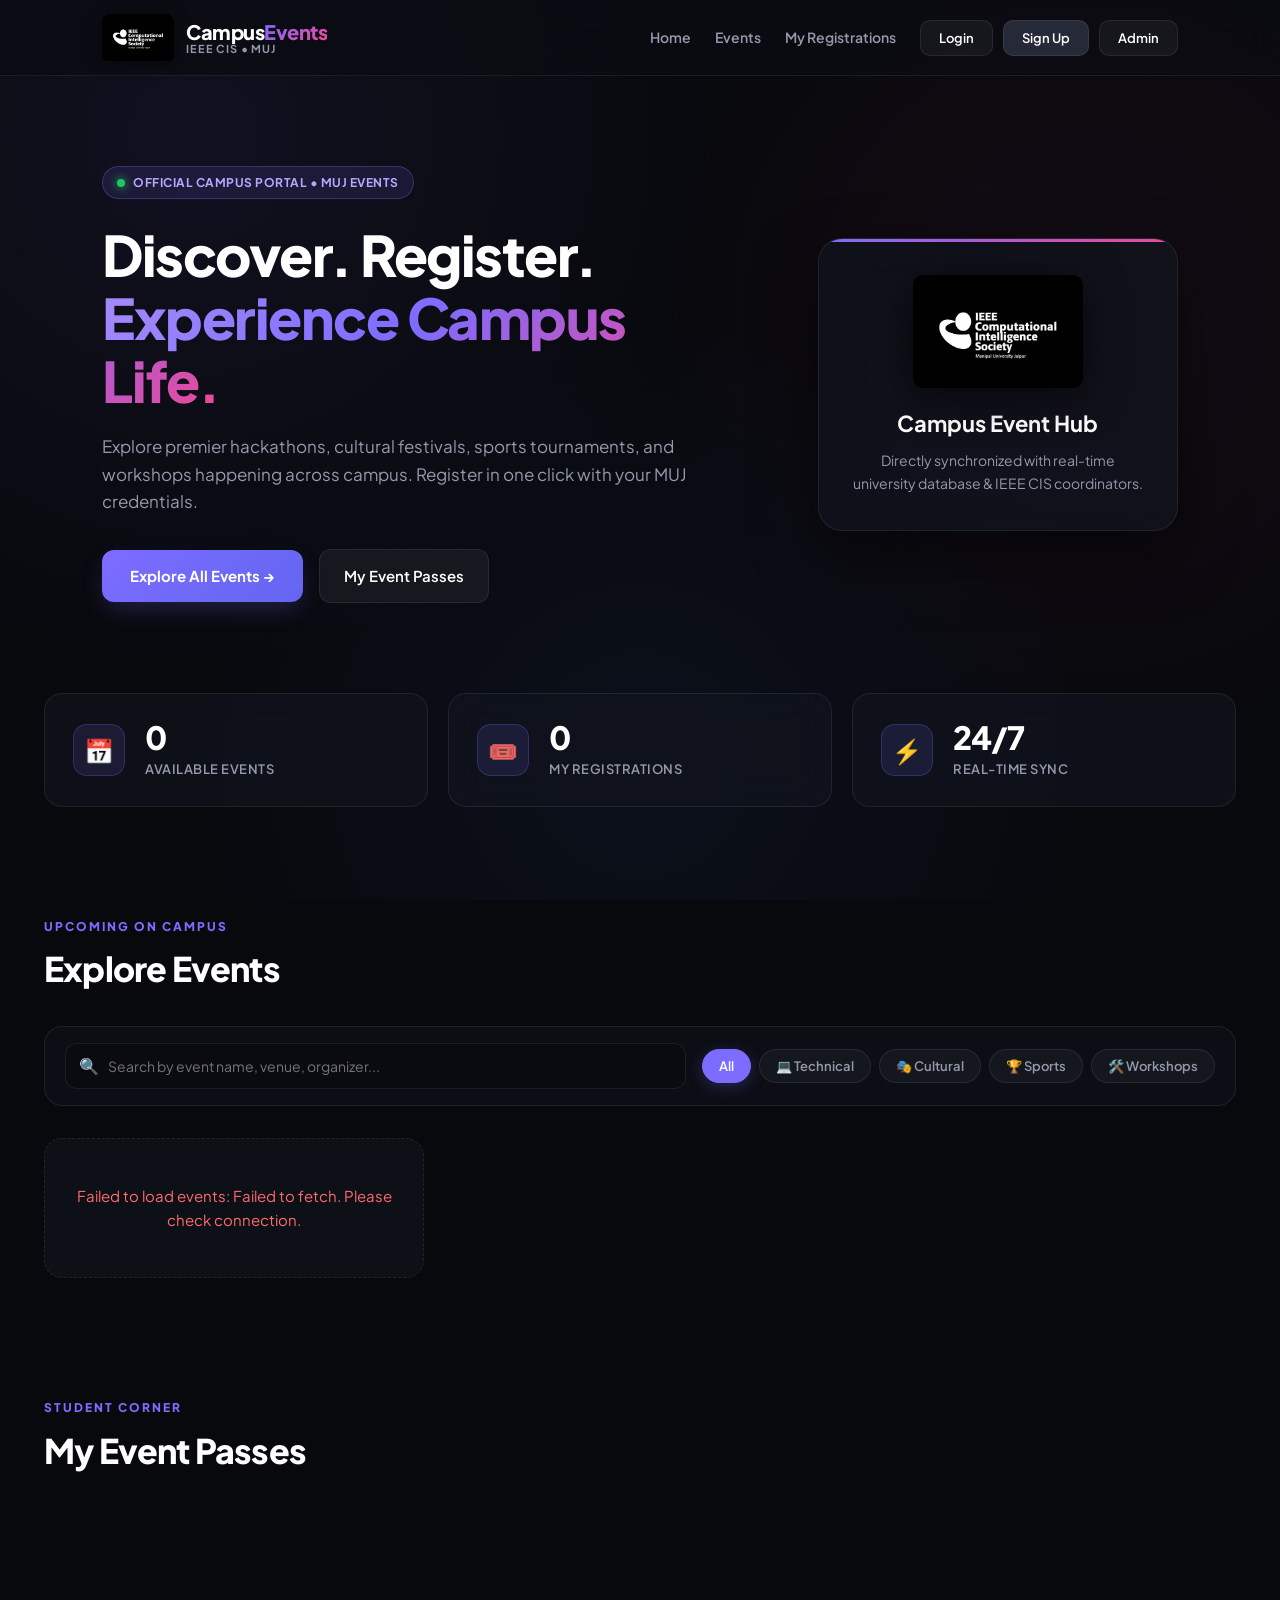
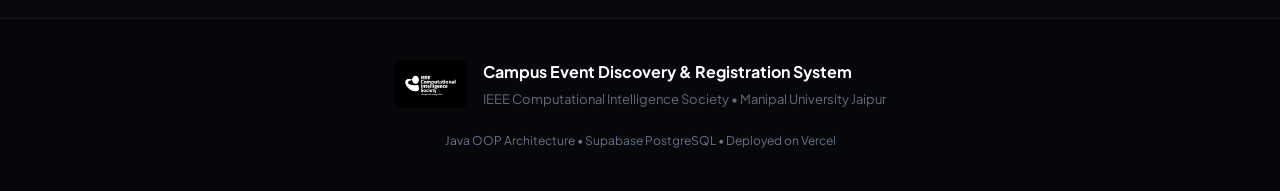
==== commit 135fe7fd: "Integrate official IEEE CIS MUJ logo into navbar, hero card, and footer" ====
--- a/frontend/index.html
+++ b/frontend/index.html
@@ -6,16 +6,19 @@
     <meta name="viewport" content="width=device-width, initial-scale=1.0">
     <title>Campus Event Discovery | Manipal University Jaipur</title>
     <link rel="stylesheet" href="css/style.css">
-    <link rel="icon" href="data:image/svg+xml,<svg xmlns=%22http://www.w3.org/2000/svg%22 viewBox=%220%22%20%220%22%20100%20100%22><text y=%22.9em%22 font-size=%2290%22>🎓</text></svg>">
+    <link rel="icon" type="image/png" href="assets/logo.png">
 </head>
 
 <body>
 
     <!-- Navigation Bar -->
     <nav class="navbar">
-        <a href="#home" class="logo">
-            <span class="logo-badge">MUJ</span>
-            Campus<span>Events</span>
+        <a href="#home" class="logo" title="IEEE Computational Intelligence Society • Manipal University Jaipur">
+            <img src="assets/logo.png" alt="IEEE CIS MUJ Logo" class="brand-logo-img">
+            <div class="brand-text-col">
+                <span class="brand-title">Campus<span>Events</span></span>
+                <span class="brand-subtitle">IEEE CIS • MUJ</span>
+            </div>
         </a>
 
         <div class="nav-links">
@@ -62,9 +65,9 @@
         </div>
 
         <div class="hero-card">
-            <div class="hero-icon">🎓</div>
+            <img src="assets/logo.png" alt="IEEE CIS MUJ Logo" class="hero-card-logo">
             <h2>Campus Event Hub</h2>
-            <p>Directly synchronized with real-time university database & faculty coordinators.</p>
+            <p>Directly synchronized with real-time university database &amp; IEEE CIS coordinators.</p>
         </div>
     </section>
 
@@ -167,8 +170,14 @@
 
     <!-- Footer -->
     <footer>
-        <h3>Campus Event Discovery & Registration System</h3>
-        <p>Manipal University Jaipur • Java OOP Architecture • Supabase PostgreSQL</p>
+        <div class="footer-brand">
+            <img src="assets/logo.png" alt="IEEE CIS MUJ Logo" class="footer-logo-img">
+            <div>
+                <h3>Campus Event Discovery &amp; Registration System</h3>
+                <p>IEEE Computational Intelligence Society • Manipal University Jaipur</p>
+            </div>
+        </div>
+        <p class="footer-sub">Java OOP Architecture • Supabase PostgreSQL • Deployed on Vercel</p>
     </footer>
 
     <!-- JavaScript -->
--- a/frontend/css/style.css
+++ b/frontend/css/style.css
@@ -61,14 +61,53 @@
 }
 
 .logo {
-    font-size: 24px;
+    display: flex;
+    align-items: center;
+    gap: 12px;
+    text-decoration: none;
+    color: #ffffff;
+}
+
+.brand-logo-img {
+    height: 48px;
+    width: auto;
+    max-width: 130px;
+    object-fit: contain;
+    border-radius: 8px;
+    transition: transform 0.25s ease, filter 0.25s ease;
+    filter: drop-shadow(0 2px 8px rgba(0, 0, 0, 0.4));
+}
+
+.logo:hover .brand-logo-img {
+    transform: scale(1.05);
+}
+
+.brand-text-col {
+    display: flex;
+    flex-direction: column;
+    justify-content: center;
+    line-height: 1.15;
+}
+
+.brand-title {
+    font-size: 20px;
     font-weight: 800;
     letter-spacing: -0.5px;
     color: #ffffff;
-    display: flex;
-    align-items: center;
-    gap: 8px;
-    text-decoration: none;
+}
+
+.brand-title span {
+    background: linear-gradient(135deg, var(--primary), #ec4899);
+    -webkit-background-clip: text;
+    -webkit-text-fill-color: transparent;
+}
+
+.brand-subtitle {
+    font-size: 11px;
+    font-weight: 700;
+    color: var(--text-muted);
+    letter-spacing: 0.8px;
+    text-transform: uppercase;
 }
 
 .logo-badge {
@@ -78,12 +117,6 @@
     border-radius: 8px;
     font-size: 14px;
     font-weight: 700;
-}
-
-.logo span {
-    background: linear-gradient(135deg, #fff, #99a2c2);
-    -webkit-background-clip: text;
-    -webkit-text-fill-color: transparent;
 }
 
 .nav-links {
@@ -294,6 +327,20 @@
     filter: drop-shadow(0 10px 15px rgba(0,0,0,0.4));
 }
 
+.hero-card-logo {
+    max-width: 170px;
+    height: auto;
+    margin: 0 auto 18px;
+    display: block;
+    border-radius: 10px;
+    filter: drop-shadow(0 8px 20px rgba(0, 0, 0, 0.6));
+    transition: transform 0.3s ease;
+}
+
+.hero-card:hover .hero-card-logo {
+    transform: scale(1.04);
+}
+
 .hero-card h2 {
     font-size: 22px;
     font-weight: 700;
@@ -1010,15 +1057,45 @@
     margin-top: 40px;
 }
 
+.footer-brand {
+    display: inline-flex;
+    align-items: center;
+    justify-content: center;
+    gap: 16px;
+    margin-bottom: 12px;
+    text-align: left;
+}
+
+.footer-logo-img {
+    height: 48px;
+    width: auto;
+    object-fit: contain;
+    border-radius: 6px;
+}
+
 footer h3 {
     color: #ffffff;
     font-size: 16px;
     font-weight: 700;
-    margin-bottom: 6px;
+    margin-bottom: 4px;
 }
 
 footer p {
     color: var(--text-dim);
+    margin: 0;
+}
+
+.footer-sub {
+    font-size: 12px;
+    color: #64748b;
+    margin-top: 10px !important;
+}
+
+@media (max-width: 600px) {
+    .footer-brand {
+        flex-direction: column;
+        text-align: center;
+    }
 }
 
 /* =========================================
